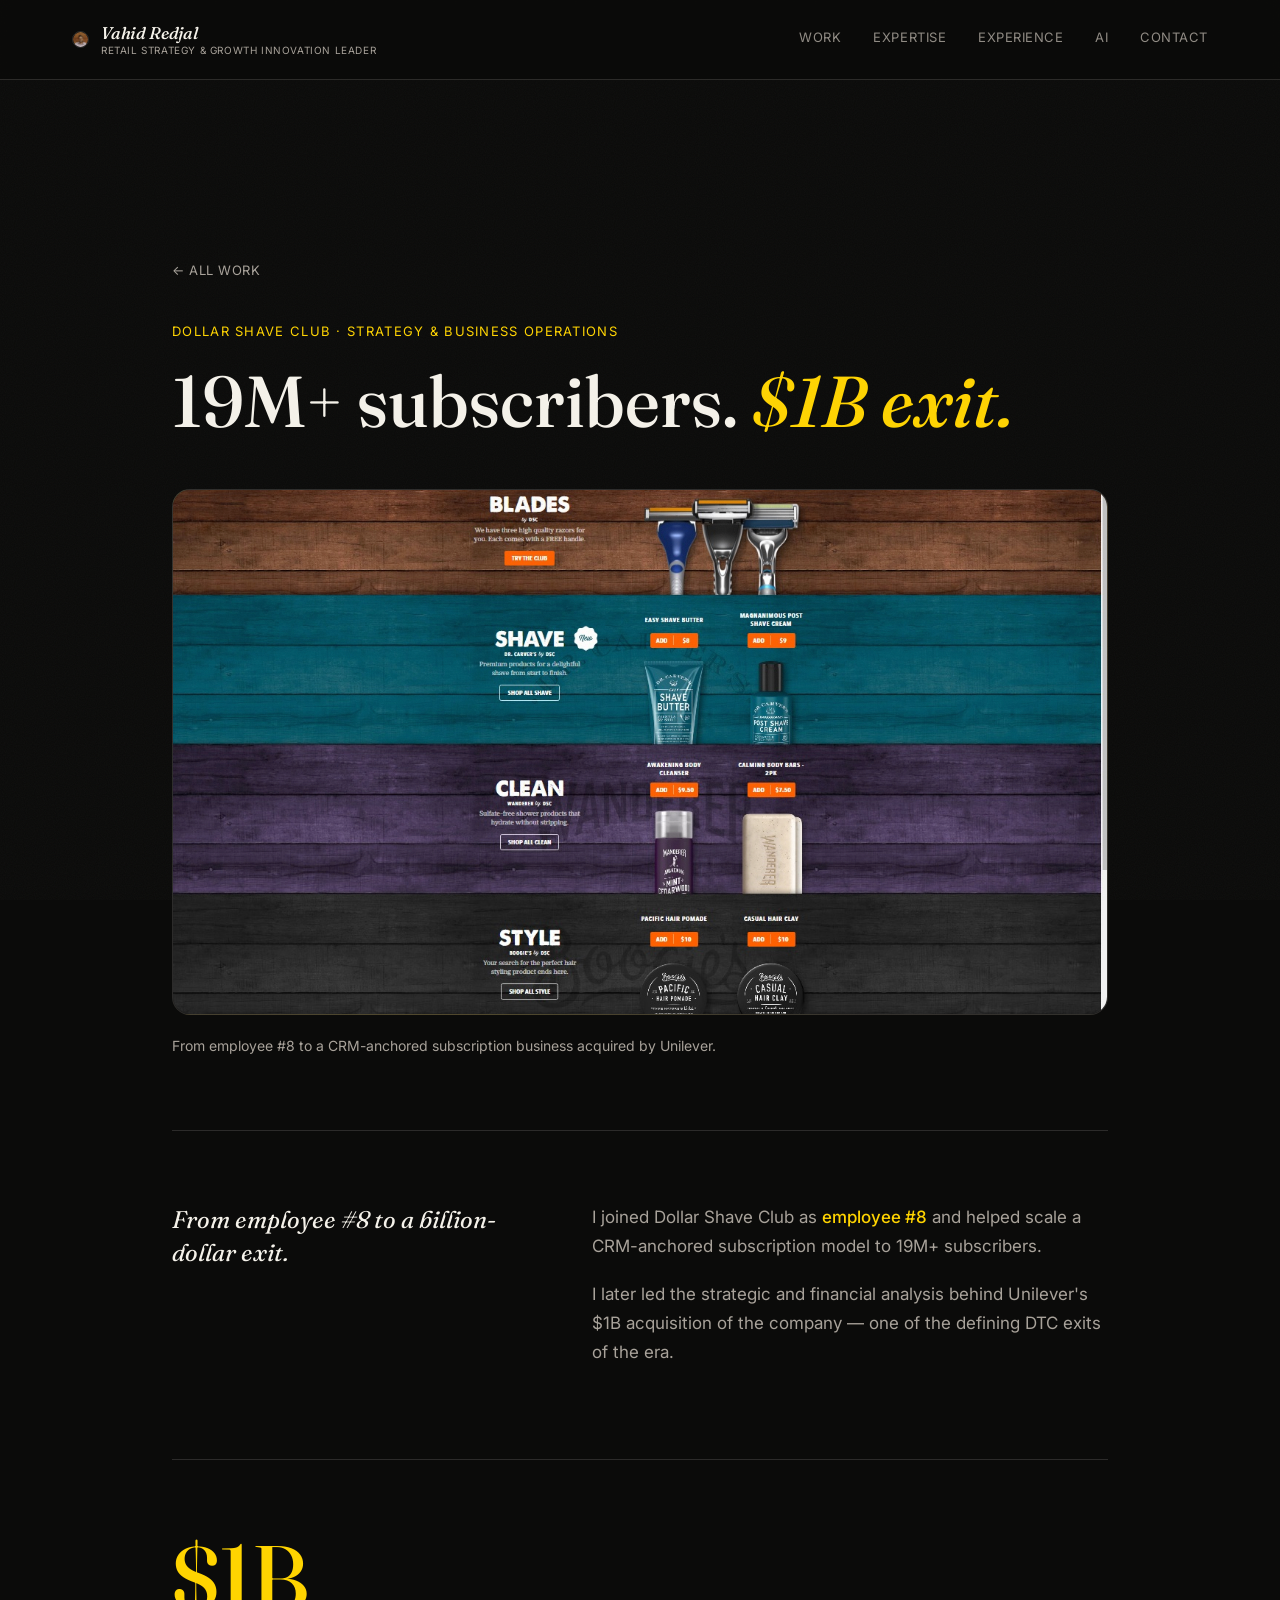
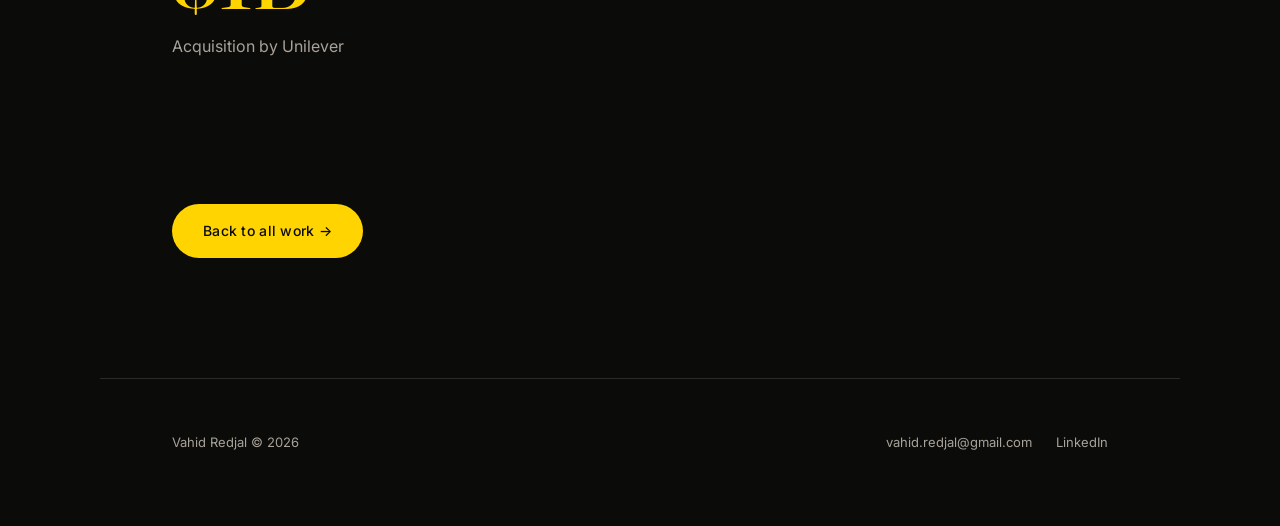
==== work/dollar-shave-club.html @ d3856063 "Initial commit: personal portfolio site" ====
<!DOCTYPE html>
<html lang="en">
<head>
<meta charset="UTF-8">
<meta name="viewport" content="width=device-width, initial-scale=1">
<title>Dollar Shave Club &middot; Scale &amp; the Unilever Acquisition &middot; Vahid Redjal</title>
<meta name="description" content="Employee #8. Scaled a CRM-anchored subscription model to 19M+ subscribers and led the strategic analysis behind the $1B acquisition by Unilever.">
<link rel="preconnect" href="https://fonts.googleapis.com">
<link rel="preconnect" href="https://fonts.gstatic.com" crossorigin>
<link href="https://fonts.googleapis.com/css2?family=Fraunces:ital,opsz,wght@0,9..144,400;0,9..144,500;1,9..144,500&family=Inter:wght@400;500;600&display=swap" rel="stylesheet">
<link rel="stylesheet" href="../style.css">
<link rel="icon" href="data:image/svg+xml,%3Csvg xmlns='http://www.w3.org/2000/svg' viewBox='0 0 100 100'%3E%3Crect width='100' height='100' rx='20' fill='%2317130f'/%3E%3Ctext x='50' y='66' font-family='Georgia,serif' font-style='italic' font-size='46' fill='%23f6f3ec' text-anchor='middle'%3EVR%3C/text%3E%3C/svg%3E">
</head>
<body>

<header class="nav">
  <a class="nav__brand" href="../index.html#top">
    <img class="nav__photo" src="../assets/headshot.jpg" alt="Vahid Redjal">
    <span class="nav__brand-text">
      <span class="nav__name">Vahid Redjal</span>
      <span class="nav__title">Retail Strategy &amp; Growth Innovation Leader</span>
    </span>
  </a>
  <button class="nav__toggle" aria-label="Open menu" aria-expanded="false">
    <span></span><span></span><span></span>
  </button>
  <nav class="nav__links">
    <a href="../index.html#work">Work</a>
    <a href="../index.html#expertise">Expertise</a>
    <a href="../index.html#experience">Experience</a>
    <a href="../index.html#ai">AI</a>
    <a href="../index.html#contact">Contact</a>
  </nav>
</header>

<main>
  <section class="case-hero">
    <a class="case-back reveal" href="../index.html#work">&larr; All Work</a>
    <p class="case-hero__kicker reveal">Dollar Shave Club &middot; Strategy &amp; Business Operations</p>
    <h1 class="case-hero__title reveal">19M+ subscribers. <em>$1B exit.</em></h1>

    <div class="case-cover case-cover--photo reveal">
      <img class="case-cover__photo" src="../assets/work/dsc-product-lines.jpg" alt="Dollar Shave Club product lines">
    </div>
    <p class="case-caption reveal">From employee #8 to a CRM-anchored subscription business acquired by Unilever.</p>

    <div class="case-story reveal">
      <p class="case-story__quote">From employee #8 to a billion-dollar exit.</p>
      <div class="case-story__body">
        <p>I joined Dollar Shave Club as <strong>employee #8</strong> and helped scale a CRM-anchored subscription model to 19M+ subscribers.</p>
        <p>I later led the strategic and financial analysis behind Unilever's $1B acquisition of the company &mdash; one of the defining DTC exits of the era.</p>
      </div>
    </div>

    <div class="case-stat reveal">
      <p class="case-stat__number" data-count-to="1" data-prefix="$" data-suffix="B">0</p>
      <p class="case-stat__label">Acquisition by Unilever</p>
    </div>

    <div class="case-links reveal">
      <a class="btn btn--primary" href="../index.html#work">Back to all work &rarr;</a>
    </div>
  </section>
</main>

<footer class="footer">
  <p>Vahid Redjal &copy; <span id="year"></span></p>
  <div class="footer__links">
    <a href="mailto:vahid.redjal@gmail.com">vahid.redjal@gmail.com</a>
    <a href="https://www.linkedin.com/in/vahidredjal/" target="_blank" rel="noopener">LinkedIn</a>
  </div>
</footer>

<script src="../script.js"></script>
</body>
</html>
---- style.css ----
:root {
  --cream: #0b0b0a;
  --cream-2: #141412;
  --ink: #f5f2ea;
  --ink-soft: #a8a29a;
  --gold: #ffd400;
  --line: rgba(245, 242, 234, 0.14);
  --serif: 'Fraunces', Georgia, serif;
  --sans: 'Inter', -apple-system, BlinkMacSystemFont, 'Segoe UI', sans-serif;
  --max: 1080px;
}

* { box-sizing: border-box; }

html { scroll-behavior: smooth; }

body {
  margin: 0;
  background: var(--cream);
  color: var(--ink);
  font-family: var(--sans);
  font-size: 16px;
  line-height: 1.6;
  -webkit-font-smoothing: antialiased;
  position: relative;
}

/* subtle film-grain texture, editorial feel */
body::before {
  content: "";
  position: fixed;
  inset: 0;
  pointer-events: none;
  z-index: 1;
  opacity: 0.035;
  background-image: url("data:image/svg+xml,%3Csvg xmlns='http://www.w3.org/2000/svg' width='120' height='120'%3E%3Cfilter id='n'%3E%3CfeTurbulence type='fractalNoise' baseFrequency='0.9' numOctaves='2' stitchTiles='stitch'/%3E%3C/filter%3E%3Crect width='100%25' height='100%25' filter='url(%23n)'/%3E%3C/svg%3E");
}

em {
  font-family: var(--serif);
  font-style: italic;
  color: var(--gold);
}

a {
  color: inherit;
  text-decoration: none;
}

/* ---------- Nav ---------- */
.nav {
  position: fixed;
  top: 0;
  left: 0;
  right: 0;
  z-index: 50;
  display: flex;
  align-items: center;
  justify-content: space-between;
  padding: 22px clamp(24px, 6vw, 72px);
  background: rgba(11, 11, 10, 0.78);
  backdrop-filter: blur(8px);
  border-bottom: 1px solid var(--line);
}

.nav__brand {
  display: flex;
  align-items: center;
  gap: 12px;
  text-decoration: none;
}

.nav__photo {
  display: block;
  width: clamp(14px, 1.8vw, 17px);
  height: clamp(14px, 1.8vw, 17px);
  border-radius: 50%;
  object-fit: cover;
  border: 1px solid var(--line);
  flex-shrink: 0;
}

.nav__brand-text {
  display: flex;
  flex-direction: column;
  line-height: 1.3;
}

.nav__name {
  font-family: var(--serif);
  font-style: italic;
  font-weight: 500;
  font-size: clamp(14px, 1.8vw, 17px);
  letter-spacing: -0.01em;
  color: var(--ink);
  white-space: nowrap;
}

.nav__title {
  font-size: 10px;
  letter-spacing: 0.06em;
  text-transform: uppercase;
  color: var(--ink-soft);
  white-space: nowrap;
}

.nav__links {
  display: flex;
  gap: 32px;
}

.nav__links a {
  position: relative;
  font-size: 13px;
  letter-spacing: 0.04em;
  text-transform: uppercase;
  color: var(--ink-soft);
  opacity: 0.85;
  transition: opacity 0.2s ease, color 0.2s ease;
  padding-bottom: 4px;
}

.nav__links a::after {
  content: "";
  position: absolute;
  left: 0;
  bottom: 0;
  width: 0;
  height: 1px;
  background: var(--gold);
  transition: width 0.25s ease;
}

.nav__links a:hover {
  color: var(--gold);
  opacity: 1;
}

.nav__links a:hover::after { width: 100%; }

.nav__links a:hover { opacity: 1; }

.nav__toggle {
  display: none;
  flex-direction: column;
  justify-content: center;
  gap: 5px;
  width: 32px;
  height: 32px;
  padding: 0;
  border: 0;
  background: none;
  cursor: pointer;
  flex-shrink: 0;
}

.nav__toggle span {
  display: block;
  width: 100%;
  height: 2px;
  background: var(--ink);
  transition: transform 0.25s ease, opacity 0.25s ease;
}

.nav__toggle[aria-expanded="true"] span:nth-child(1) { transform: translateY(7px) rotate(45deg); }
.nav__toggle[aria-expanded="true"] span:nth-child(2) { opacity: 0; }
.nav__toggle[aria-expanded="true"] span:nth-child(3) { transform: translateY(-7px) rotate(-45deg); }

@media (max-width: 640px) {
  .nav__title { display: none; }

  .nav__toggle { display: flex; }

  .nav__links {
    display: none;
    position: absolute;
    top: 100%;
    left: 0;
    right: 0;
    flex-direction: column;
    gap: 0;
    background: rgba(11, 11, 10, 0.96);
    backdrop-filter: blur(8px);
    border-bottom: 1px solid var(--line);
  }

  .nav__links.is-open { display: flex; }

  .nav__links a {
    padding: 16px clamp(24px, 6vw, 72px);
    border-top: 1px solid var(--line);
    font-size: 13px;
  }
}

/* ---------- Layout helpers ---------- */
section {
  max-width: var(--max);
  margin: 0 auto;
  padding: 120px clamp(24px, 6vw, 72px);
}

.section__kicker {
  font-size: 13px;
  letter-spacing: 0.12em;
  text-transform: uppercase;
  color: var(--gold);
  margin: 0 0 16px;
}

.section__title {
  font-family: var(--serif);
  font-weight: 500;
  font-size: clamp(28px, 4vw, 42px);
  line-height: 1.25;
  margin: 0 0 24px;
  max-width: 720px;
}

/* ---------- Hero ---------- */
.hero {
  position: relative;
  min-height: min(100vh, 900px);
  display: flex;
  flex-direction: column;
  justify-content: center;
  padding-top: clamp(90px, 14vw, 140px);
  padding-bottom: clamp(40px, 6vw, 80px);
  overflow: hidden;
}

@media (max-width: 640px) {
  .hero { min-height: 100vh; }
}

.hero__video {
  position: absolute;
  inset: 0;
  width: 100%;
  height: 100%;
  object-fit: cover;
  object-position: center 45%;
  z-index: -3;
}

.hero__scrim {
  position: absolute;
  inset: 0;
  z-index: -2;
  background:
    linear-gradient(180deg, rgba(11,11,10,0.55) 0%, rgba(11,11,10,0.72) 55%, rgba(11,11,10,0.92) 100%);
}

.hero__bg {
  position: absolute;
  inset: -20% -10%;
  z-index: -1;
  background:
    radial-gradient(circle at 78% 18%, rgba(255, 212, 0, 0.12), transparent 55%),
    radial-gradient(circle at 12% 82%, rgba(255, 212, 0, 0.07), transparent 50%);
}

.hero__headline {
  font-family: var(--serif);
  font-weight: 500;
  font-size: clamp(38px, 7vw, 84px);
  line-height: 1.08;
  margin: 0 0 32px;
  max-width: 920px;
  letter-spacing: -0.01em;
}

.hero__sub {
  font-family: -apple-system, BlinkMacSystemFont, "Segoe UI", Roboto, Helvetica, Arial, sans-serif;
  font-weight: 400;
  font-size: clamp(15px, 1.3vw, 17px);
  color: var(--ink-soft);
  max-width: 1120px;
  margin: 0 0 48px;
}

.hero__cta {
  display: flex;
  gap: 18px;
  flex-wrap: wrap;
  margin-bottom: 80px;
}

.btn {
  display: inline-flex;
  align-items: center;
  padding: 15px 30px;
  font-size: 14px;
  letter-spacing: 0.02em;
  border-radius: 999px;
  transition: all 0.25s ease;
  border: 1px solid transparent;
}

.btn--primary {
  background: var(--gold);
  color: #0b0b0a;
  font-weight: 500;
}

.btn--primary:hover {
  background: var(--ink);
  color: #0b0b0a;
}

.btn--ghost {
  border-color: var(--ink);
  color: var(--ink);
}

.btn--ghost:hover {
  background: var(--ink);
  color: #0b0b0a;
}

.hero__scroll {
  display: flex;
  align-items: center;
  color: var(--ink-soft);
}

.hero__scroll-icon {
  width: 22px;
  height: 36px;
}

.hero__scroll-dot {
  animation: scrolldot 1.8s ease-in-out infinite;
  transform-origin: 12px 12px;
}

@keyframes scrolldot {
  0% { opacity: 1; transform: translateY(0); }
  60% { opacity: 0; transform: translateY(14px); }
  61% { opacity: 0; transform: translateY(0); }
  100% { opacity: 0; transform: translateY(0); }
}

/* ---------- Logos ---------- */
.logos {
  padding-top: 48px;
  padding-bottom: 100px;
  border-bottom: 1px solid var(--line);
  max-width: none;
}

.logos__label {
  max-width: var(--max);
  margin-left: auto;
  margin-right: auto;
  padding-left: clamp(24px, 6vw, 72px);
  padding-right: clamp(24px, 6vw, 72px);
  font-size: 12px;
  letter-spacing: 0.1em;
  text-transform: uppercase;
  color: var(--ink-soft);
  margin-bottom: 32px;
}

.marquee {
  overflow: hidden;
  -webkit-mask-image: linear-gradient(90deg, transparent, #000 8%, #000 92%, transparent);
  mask-image: linear-gradient(90deg, transparent, #000 8%, #000 92%, transparent);
}

.marquee__track {
  display: flex;
  align-items: center;
  gap: 56px;
  width: max-content;
  font-family: var(--serif);
  font-size: clamp(18px, 2.4vw, 26px);
  color: var(--ink);
  white-space: nowrap;
  animation: marquee 38s linear infinite;
}

.marquee:hover .marquee__track {
  animation-play-state: paused;
}

.marquee__logo {
  height: clamp(34px, 4.5vw, 52px);
  width: clamp(84px, 9vw, 128px);
  object-fit: contain;
  object-position: center;
  flex-shrink: 0;
}

.marquee__logo--dsc {
  height: clamp(51px, 6.75vw, 78px);
  width: clamp(126px, 13.5vw, 192px);
}

.marquee__track .dot {
  font-size: 12px;
  color: var(--gold);
}

@keyframes marquee {
  from { transform: translateX(0); }
  to { transform: translateX(-50%); }
}

@media (prefers-reduced-motion: reduce) {
  .marquee__track { animation: none; }
}

/* ---------- Selected Work ---------- */
.works__head {
  margin-bottom: 56px;
}

.work-grid {
  display: grid;
  grid-template-columns: repeat(2, 1fr);
  gap: clamp(32px, 4vw, 56px) clamp(24px, 3vw, 40px);
}

.work-card__media {
  position: relative;
  display: block;
  aspect-ratio: 4 / 5;
  border-radius: 18px;
  overflow: hidden;
  border: 1px solid var(--line);
  margin-bottom: 24px;
}

.work-card__cover {
  position: absolute;
  inset: 0;
  display: flex;
  align-items: center;
  justify-content: center;
  padding: 32px;
  text-align: center;
  background:
    radial-gradient(circle at 30% 20%, rgba(255, 212, 0, 0.16), transparent 55%),
    linear-gradient(160deg, #1c1812 0%, #0b0b0a 70%);
  transition: transform 0.5s ease;
}

.work-card__media:hover .work-card__cover {
  transform: scale(1.04);
}

.work-card__photo {
  position: absolute;
  inset: 0;
  width: 100%;
  height: 100%;
  object-fit: cover;
  object-position: center;
  transition: transform 0.5s ease;
}

.work-card__media:hover .work-card__photo {
  transform: scale(1.04);
}

.work-card__wordmark {
  font-family: var(--serif);
  font-weight: 500;
  font-size: clamp(24px, 3vw, 40px);
  line-height: 1.2;
  color: var(--ink);
}

.work-card__tag {
  position: absolute;
  top: 20px;
  left: 20px;
  z-index: 2;
  font-size: 11px;
  letter-spacing: 0.06em;
  text-transform: uppercase;
  color: var(--ink);
  background: rgba(11, 11, 10, 0.6);
  border: 1px solid var(--line);
  padding: 6px 12px;
  border-radius: 999px;
}

.work-card__heading {
  display: flex;
  align-items: baseline;
  gap: 14px;
  margin: 0 0 16px;
}

.work-card__index {
  font-family: var(--sans);
  font-size: 13px;
  letter-spacing: 0.04em;
  color: var(--ink-soft);
  flex-shrink: 0;
}

.work-card__title {
  font-family: var(--serif);
  font-weight: 500;
  font-size: clamp(20px, 2.2vw, 26px);
  color: var(--gold);
}

.work-card__desc {
  color: var(--ink-soft);
  font-size: 16px;
  margin: 0 0 20px;
}

.work-card__link {
  display: inline-block;
  font-size: 13px;
  letter-spacing: 0.04em;
  text-transform: uppercase;
  color: var(--ink);
  border-bottom: 1px solid var(--gold);
  padding-bottom: 4px;
  transition: color 0.2s ease;
}

.work-card__link:hover {
  color: var(--gold);
}

@media (max-width: 780px) {
  .work-grid {
    grid-template-columns: 1fr;
  }
  .work-card__media { aspect-ratio: 4 / 3; }
}

/* ---------- Case study page ---------- */
.case-back {
  display: inline-flex;
  align-items: center;
  gap: 8px;
  font-size: 13px;
  letter-spacing: 0.04em;
  text-transform: uppercase;
  color: var(--ink-soft);
  margin: 140px 0 40px;
}

.case-back:hover { color: var(--gold); }

.case-hero__kicker {
  font-size: 13px;
  letter-spacing: 0.1em;
  text-transform: uppercase;
  color: var(--gold);
  margin: 0 0 20px;
}

.case-hero__title {
  font-family: var(--serif);
  font-weight: 500;
  font-size: clamp(38px, 6vw, 72px);
  line-height: 1.1;
  margin: 0 0 48px;
  max-width: 900px;
}

.case-cover {
  position: relative;
  aspect-ratio: 16 / 9;
  border-radius: 18px;
  overflow: hidden;
  border: 1px solid var(--line);
  background:
    radial-gradient(circle at 30% 20%, rgba(255, 212, 0, 0.16), transparent 55%),
    linear-gradient(160deg, #1c1812 0%, #0b0b0a 70%);
  display: flex;
  align-items: center;
  justify-content: center;
  padding: 40px;
  text-align: center;
}

.case-cover__wordmark {
  font-family: var(--serif);
  font-size: clamp(30px, 5vw, 60px);
  font-weight: 500;
  color: var(--ink);
}

.case-cover--photo {
  padding: 0;
}

.case-cover__photo {
  width: 100%;
  height: 100%;
  object-fit: cover;
  object-position: center;
}

.case-cover--contain {
  background:
    radial-gradient(circle at 30% 20%, rgba(255, 212, 0, 0.16), transparent 55%),
    linear-gradient(160deg, #1c1812 0%, #0b0b0a 70%);
}

.case-cover--contain .case-cover__photo {
  object-fit: contain;
  padding: 24px;
}

.case-caption {
  color: var(--ink-soft);
  font-size: 14px;
  margin: 20px 0 0;
}

.case-story {
  display: grid;
  grid-template-columns: 0.8fr 1.2fr;
  gap: clamp(28px, 6vw, 80px);
  padding-top: 72px;
  margin-top: 72px;
  border-top: 1px solid var(--line);
}

.case-story__quote {
  font-family: var(--serif);
  font-style: italic;
  font-size: clamp(19px, 2vw, 24px);
  line-height: 1.4;
  color: var(--ink);
  margin: 0;
}

.case-story__body p {
  color: var(--ink-soft);
  font-size: 17px;
  line-height: 1.7;
  margin: 0 0 20px;
}

.case-story__body strong {
  color: var(--gold);
  font-weight: 500;
}

.case-stat {
  border-top: 1px solid var(--line);
  margin-top: 72px;
  padding: 72px 0;
}

.case-stat__number {
  font-family: var(--serif);
  font-variant-numeric: tabular-nums;
  font-weight: 500;
  color: var(--gold);
  font-size: clamp(48px, 8vw, 90px);
  margin: 0;
  line-height: 1;
}

.case-stat__label {
  color: var(--ink-soft);
  margin: 12px 0 0;
  font-size: 16px;
}

.case-links {
  display: flex;
  gap: 18px;
  flex-wrap: wrap;
  margin-top: 72px;
}

@media (max-width: 780px) {
  .case-story { grid-template-columns: 1fr; }
}

/* ---------- Expertise ---------- */
.expertise {
  background: var(--cream-2);
  max-width: none;
  padding-left: clamp(24px, 6vw, 72px);
  padding-right: clamp(24px, 6vw, 72px);
}

.expertise > * {
  max-width: var(--max);
  margin-left: auto;
  margin-right: auto;
}

.expertise__sub {
  color: var(--ink-soft);
  max-width: 720px;
  margin: 0 0 40px;
}

/* Guaranteed alignment: ID-scoped override beats any cascade ambiguity from .expertise > * */
#expertise .section__title,
#expertise .expertise__sub {
  max-width: 1080px;
}

@media (min-width: 1150px) {
  #expertise .expertise__sub {
    white-space: nowrap;
  }
}

.chips {
  display: flex;
  flex-wrap: wrap;
  gap: 12px;
}

.chips span {
  padding: 10px 20px;
  border: 1px solid var(--line);
  border-radius: 999px;
  font-size: 14px;
  color: var(--ink-soft);
  background: rgba(245, 242, 234, 0.04);
  transition: border-color 0.2s ease, color 0.2s ease;
}

.chips span:hover {
  border-color: var(--gold);
  color: var(--ink);
}

/* ---------- Experience ---------- */
.timeline {
  margin-top: 56px;
  border-top: 1px solid var(--line);
}

.timeline__item {
  display: grid;
  grid-template-columns: 200px 1fr;
  gap: 32px;
  padding: 36px 0;
  border-bottom: 1px solid var(--line);
}

.timeline__date {
  font-size: 13px;
  letter-spacing: 0.04em;
  color: var(--ink-soft);
  padding-top: 4px;
}

.timeline__body h3 {
  font-family: var(--serif);
  font-weight: 500;
  font-size: 22px;
  margin: 0 0 6px;
}

.timeline__company {
  font-size: 14px;
  color: var(--gold);
  margin: 0 0 12px;
}

.timeline__body p:last-child {
  color: var(--ink-soft);
  max-width: 620px;
  margin: 0;
}

.src {
  color: var(--gold);
  border-bottom: 1px solid rgba(255, 212, 0, 0.4);
  transition: border-color 0.2s ease;
}

.src:hover {
  border-color: var(--gold);
}

@media (max-width: 700px) {
  .timeline__item {
    grid-template-columns: 1fr;
    gap: 10px;
  }
}

.education {
  margin-top: 48px;
  padding-top: 40px;
  border-top: 1px solid var(--line);
  display: grid;
  grid-template-columns: 1fr 1fr;
  gap: 32px;
}

.education__item {
  padding-top: 4px;
}

.education__logo {
  height: clamp(64px, 7vw, 84px);
  width: auto;
  object-fit: contain;
  margin-bottom: 18px;
  display: block;
}

.education__degree {
  font-family: var(--serif);
  font-weight: 500;
  font-size: clamp(19px, 2vw, 24px);
  color: var(--ink);
  margin: 0 0 8px;
}

.education__school {
  font-size: 14px;
  letter-spacing: 0.02em;
  color: var(--gold);
  margin: 0;
}

@media (max-width: 700px) {
  .education {
    grid-template-columns: 1fr;
    gap: 28px;
  }
}

/* ---------- AI ---------- */
.ai {
  background: var(--cream-2);
  max-width: none;
  padding-left: clamp(24px, 6vw, 72px);
  padding-right: clamp(24px, 6vw, 72px);
}

.ai > * {
  max-width: var(--max);
  margin-left: auto;
  margin-right: auto;
}

.ai-proof {
  display: grid;
  grid-template-columns: repeat(2, 1fr);
  gap: 32px;
  margin-top: 48px;
  border-top: 1px solid var(--line);
  padding-top: 8px;
}

.ai-proof__item {
  padding-top: 28px;
  border-top: 1px solid var(--line);
}

.ai-proof__eyebrow {
  font-size: 12px;
  letter-spacing: 0.08em;
  text-transform: uppercase;
  color: var(--gold);
  margin: 0 0 10px;
}

.ai-proof__item p:last-child {
  color: var(--ink-soft);
  margin: 0;
  max-width: 460px;
}

@media (max-width: 700px) {
  .ai-proof { grid-template-columns: 1fr; }
}

/* ---------- Final CTA ---------- */
.cta-final {
  text-align: center;
  padding-top: 100px;
  padding-bottom: 140px;
}

.cta-final .section__kicker,
.cta-final .section__title {
  margin-left: auto;
  margin-right: auto;
}

.cta-final .hero__cta {
  justify-content: center;
  margin-bottom: 0;
}

/* ---------- Footer ---------- */
.footer {
  max-width: var(--max);
  margin: 0 auto;
  padding: 40px clamp(24px, 6vw, 72px) 60px;
  display: flex;
  justify-content: space-between;
  align-items: center;
  flex-wrap: wrap;
  gap: 16px;
  border-top: 1px solid var(--line);
  font-size: 13px;
  color: var(--ink-soft);
}

.footer__links {
  display: flex;
  gap: 24px;
}

.footer__links a:hover { color: var(--gold); }

/* ---------- Reveal animation ---------- */
.reveal {
  opacity: 0;
  transform: translateY(18px);
  transition: opacity 0.7s ease, transform 0.7s ease;
}

.reveal.is-visible {
  opacity: 1;
  transform: translateY(0);
}
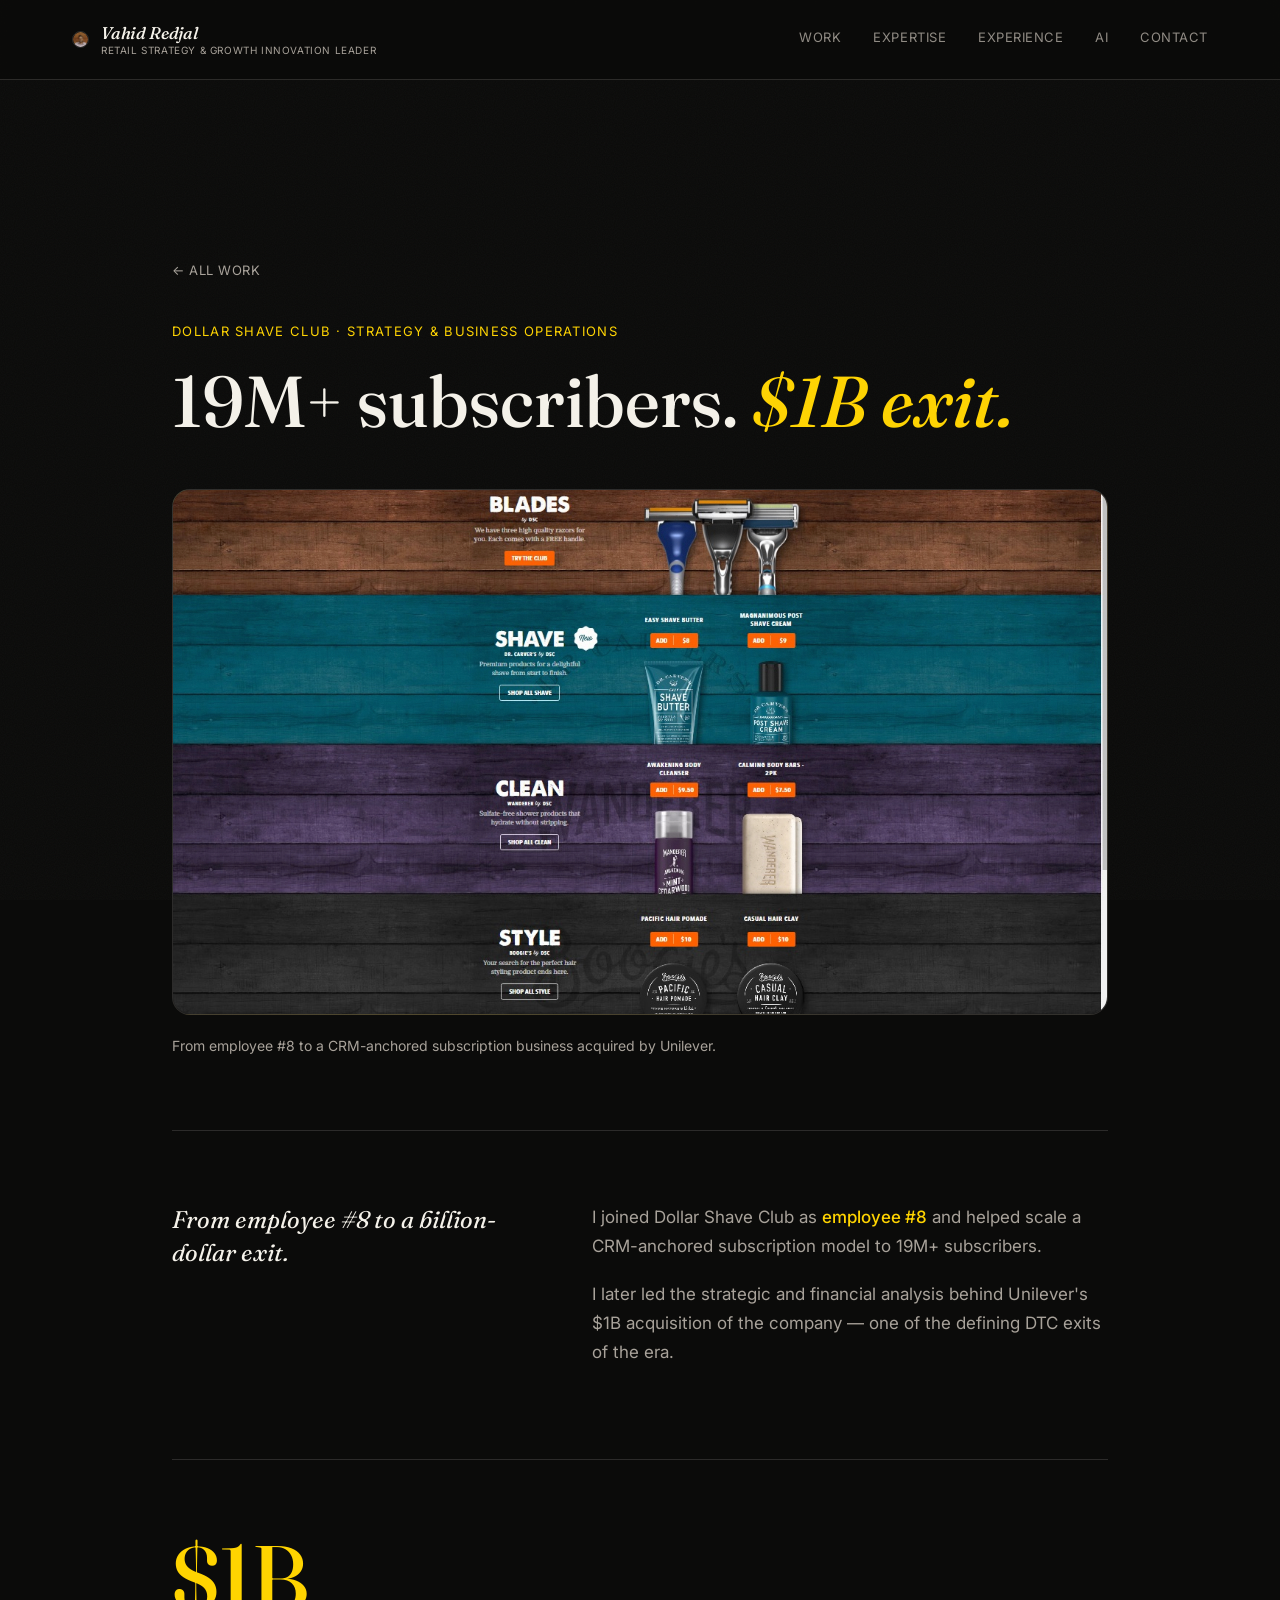
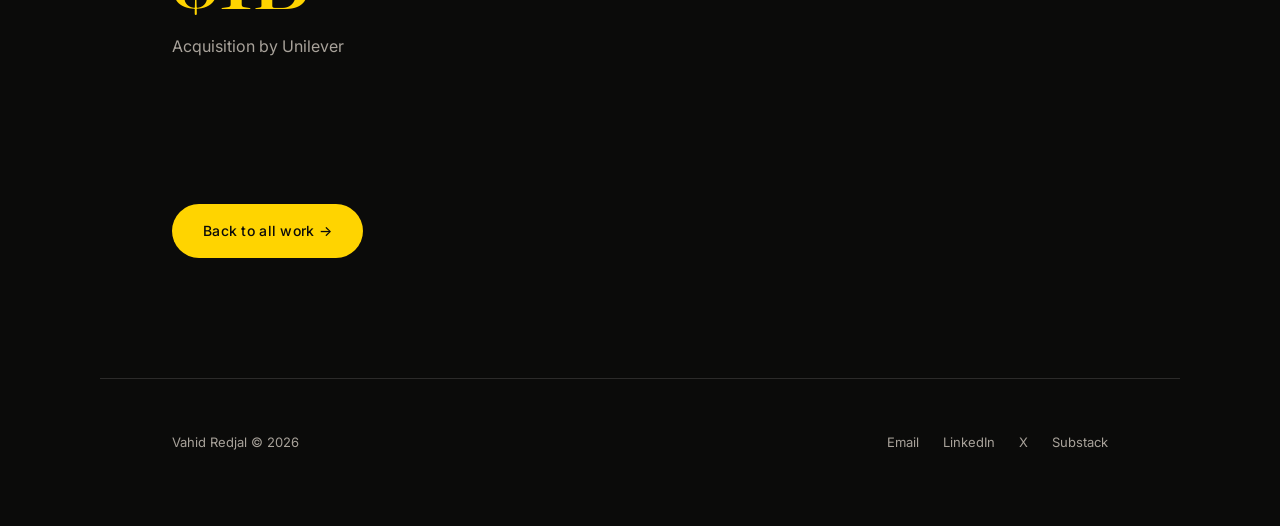
==== commit 1c89b955: "Obfuscate email from scrapers, add X/Substack links, fix UTA card image, update expertise copy" ====
--- a/work/dollar-shave-club.html
+++ b/work/dollar-shave-club.html
@@ -66,8 +66,10 @@
 <footer class="footer">
   <p>Vahid Redjal &copy; <span id="year"></span></p>
   <div class="footer__links">
-    <a href="mailto:vahid.redjal@gmail.com">vahid.redjal@gmail.com</a>
+    <a href="#" class="js-email">Email</a>
     <a href="https://www.linkedin.com/in/vahidredjal/" target="_blank" rel="noopener">LinkedIn</a>
+    <a href="https://x.com/VahidRedjal" target="_blank" rel="noopener">X</a>
+    <a href="https://brandcareofvahid.substack.com" target="_blank" rel="noopener">Substack</a>
   </div>
 </footer>
 
--- a/style.css
+++ b/style.css
@@ -430,6 +430,9 @@
   overflow: hidden;
   border: 1px solid var(--line);
   margin-bottom: 24px;
+  background:
+    radial-gradient(circle at 30% 20%, rgba(255, 212, 0, 0.16), transparent 55%),
+    linear-gradient(160deg, #1c1812 0%, #0b0b0a 70%);
 }
 
 .work-card__cover {
@@ -462,6 +465,14 @@
 
 .work-card__media:hover .work-card__photo {
   transform: scale(1.04);
+}
+
+.work-card__photo--contain {
+  object-fit: contain;
+}
+
+.work-card__media--black {
+  background: #000;
 }
 
 .work-card__wordmark {
@@ -613,6 +624,10 @@
   padding: 24px;
 }
 
+.case-cover--black {
+  background: #000;
+}
+
 .case-caption {
   color: var(--ink-soft);
   font-size: 14px;
@@ -699,7 +714,7 @@
 .expertise__sub {
   color: var(--ink-soft);
   max-width: 720px;
-  margin: 0 0 40px;
+  margin-bottom: 40px;
 }
 
 /* Guaranteed alignment: ID-scoped override beats any cascade ambiguity from .expertise > * */
@@ -708,11 +723,6 @@
   max-width: 1080px;
 }
 
-@media (min-width: 1150px) {
-  #expertise .expertise__sub {
-    white-space: nowrap;
-  }
-}
 
 .chips {
   display: flex;
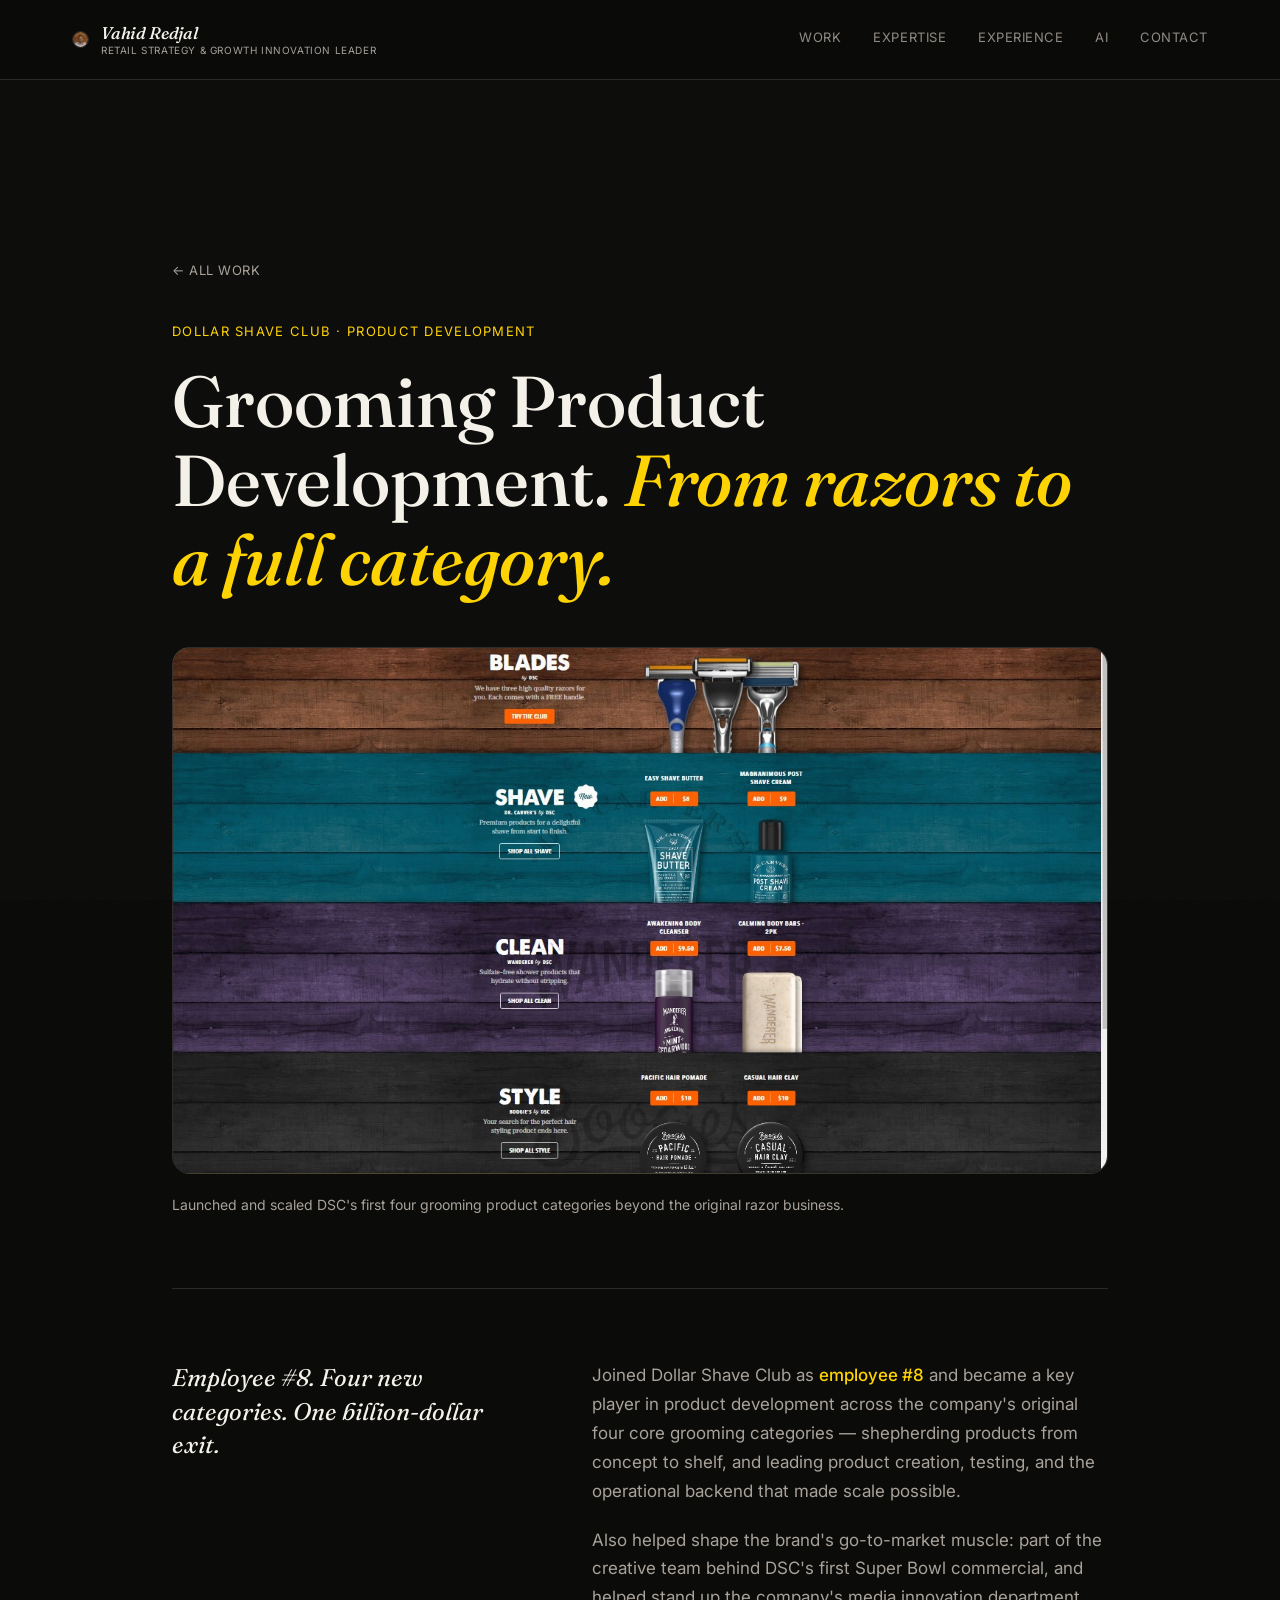
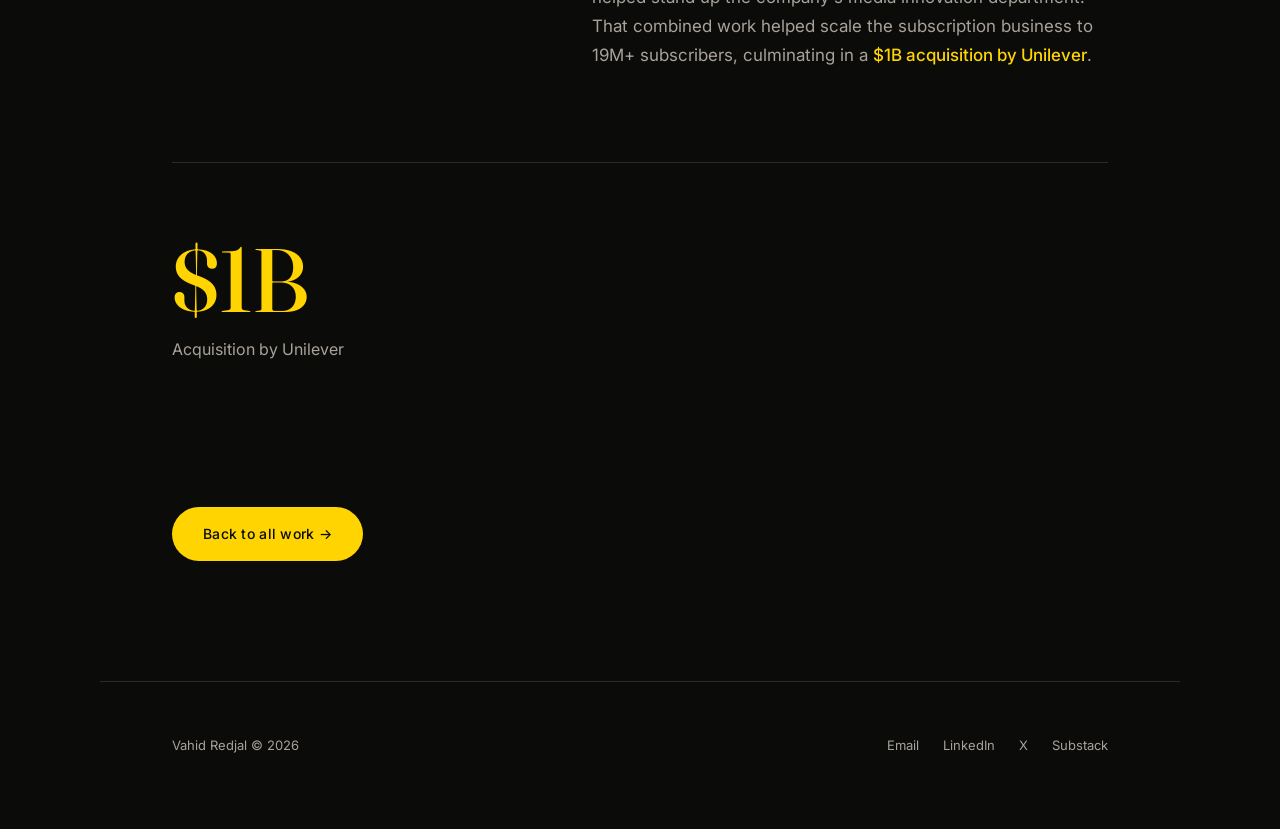
==== commit 01a1778d: "Align case-study pages with homepage cards, add Advisory Board Crystals logo to marquee Co-Authored-" ====
--- a/work/dollar-shave-club.html
+++ b/work/dollar-shave-club.html
@@ -3,8 +3,8 @@
 <head>
 <meta charset="UTF-8">
 <meta name="viewport" content="width=device-width, initial-scale=1">
-<title>Dollar Shave Club &middot; Scale &amp; the Unilever Acquisition &middot; Vahid Redjal</title>
-<meta name="description" content="Employee #8. Scaled a CRM-anchored subscription model to 19M+ subscribers and led the strategic analysis behind the $1B acquisition by Unilever.">
+<title>Dollar Shave Club &middot; Grooming Product Development &middot; Vahid Redjal</title>
+<meta name="description" content="Employee #8. Key player in product development across Dollar Shave Club's original four core categories, from concept to shelf.">
 <link rel="preconnect" href="https://fonts.googleapis.com">
 <link rel="preconnect" href="https://fonts.gstatic.com" crossorigin>
 <link href="https://fonts.googleapis.com/css2?family=Fraunces:ital,opsz,wght@0,9..144,400;0,9..144,500;1,9..144,500&family=Inter:wght@400;500;600&display=swap" rel="stylesheet">
@@ -14,7 +14,7 @@
 <body>
 
 <header class="nav">
-  <a class="nav__brand" href="../index.html#top">
+  <a class="nav__brand" href="../about.html">
     <img class="nav__photo" src="../assets/headshot.jpg" alt="Vahid Redjal">
     <span class="nav__brand-text">
       <span class="nav__name">Vahid Redjal</span>
@@ -36,19 +36,19 @@
 <main>
   <section class="case-hero">
     <a class="case-back reveal" href="../index.html#work">&larr; All Work</a>
-    <p class="case-hero__kicker reveal">Dollar Shave Club &middot; Strategy &amp; Business Operations</p>
-    <h1 class="case-hero__title reveal">19M+ subscribers. <em>$1B exit.</em></h1>
+    <p class="case-hero__kicker reveal">Dollar Shave Club &middot; Product Development</p>
+    <h1 class="case-hero__title reveal">Grooming Product Development. <em>From razors to a full category.</em></h1>
 
     <div class="case-cover case-cover--photo reveal">
       <img class="case-cover__photo" src="../assets/work/dsc-product-lines.jpg" alt="Dollar Shave Club product lines">
     </div>
-    <p class="case-caption reveal">From employee #8 to a CRM-anchored subscription business acquired by Unilever.</p>
+    <p class="case-caption reveal">Launched and scaled DSC's first four grooming product categories beyond the original razor business.</p>
 
     <div class="case-story reveal">
-      <p class="case-story__quote">From employee #8 to a billion-dollar exit.</p>
+      <p class="case-story__quote">Employee #8. Four new categories. One billion-dollar exit.</p>
       <div class="case-story__body">
-        <p>I joined Dollar Shave Club as <strong>employee #8</strong> and helped scale a CRM-anchored subscription model to 19M+ subscribers.</p>
-        <p>I later led the strategic and financial analysis behind Unilever's $1B acquisition of the company &mdash; one of the defining DTC exits of the era.</p>
+        <p>Joined Dollar Shave Club as <strong>employee #8</strong> and became a key player in product development across the company's original four core grooming categories &mdash; shepherding products from concept to shelf, and leading product creation, testing, and the operational backend that made scale possible.</p>
+        <p>Also helped shape the brand's go-to-market muscle: part of the creative team behind DSC's first Super Bowl commercial, and helped stand up the company's media innovation department. That combined work helped scale the subscription business to 19M+ subscribers, culminating in a <strong>$1B acquisition by Unilever</strong>.</p>
       </div>
     </div>
 
--- a/style.css
+++ b/style.css
@@ -815,27 +815,37 @@
   padding-top: 4px;
 }
 
+.education__logo-wrap {
+  height: clamp(96px, 10vw, 128px);
+  margin-bottom: 18px;
+  display: flex;
+  align-items: flex-end;
+}
+
 .education__logo {
-  height: clamp(64px, 7vw, 84px);
+  max-height: 100%;
   width: auto;
   object-fit: contain;
-  margin-bottom: 18px;
   display: block;
 }
 
+.education__item:first-child .education__logo {
+  max-height: clamp(120px, 13vw, 160px);
+}
+
 .education__degree {
-  font-family: var(--serif);
-  font-weight: 500;
-  font-size: clamp(19px, 2vw, 24px);
-  color: var(--ink);
-  margin: 0 0 8px;
-}
-
-.education__school {
   font-size: 14px;
   letter-spacing: 0.02em;
   color: var(--gold);
   margin: 0;
+}
+
+.education__school {
+  font-family: var(--serif);
+  font-weight: 500;
+  font-size: clamp(19px, 2vw, 24px);
+  color: var(--ink);
+  margin: 0 0 8px;
 }
 
 @media (max-width: 700px) {
